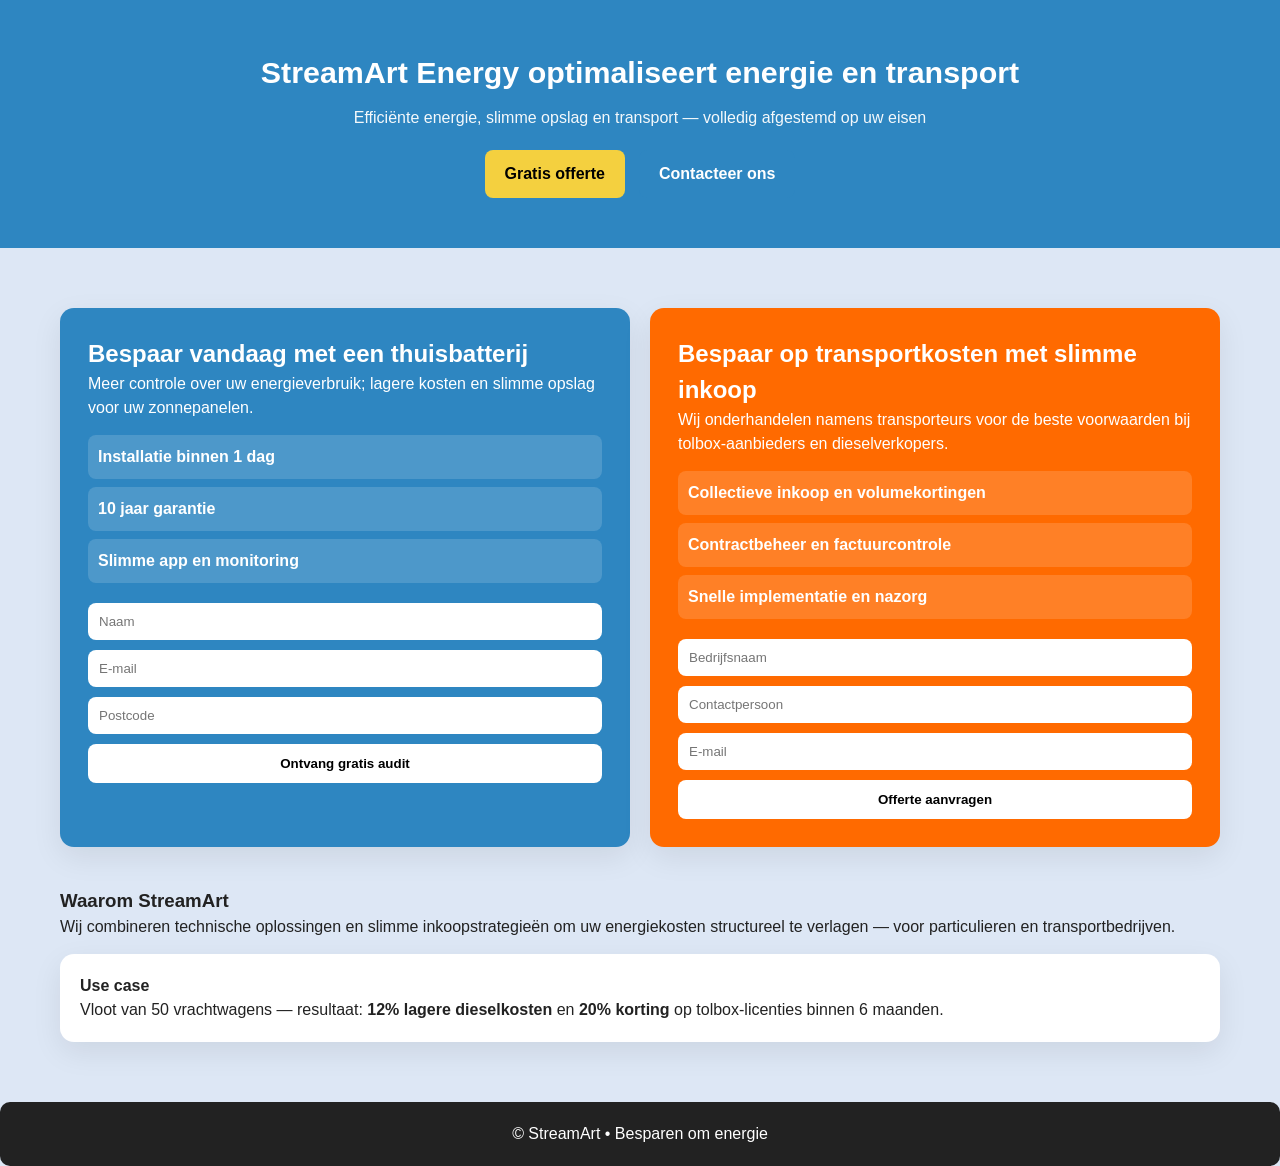
==== index.html @ 0c9eb7cf "Update index.html" ====
<!doctype html>
<html lang="nl">
<head>
  <meta charset="utf-8" />
  <meta name="viewport" content="width=device-width,initial-scale=1" />
  <title>StreamArt — Besparen om energie</title>
  <link rel="stylesheet" href="style.css?v=999999999999">
</head>

<body>

  <section class="hero">
    <div class="container">
      <h1>StreamArt Energy optimaliseert energie en transport</h1>
      <p>Efficiënte energie, slimme opslag en transport — volledig afgestemd op uw eisen</p>

      <div class="buttons">
        <a class="btn yellow" href="offerte.html#battery">Gratis offerte</a>
        <a class="btn blue" href="offerte.html#fleet">Contacteer ons</a>
      </div>
    </div>
  </section>

  <main class="container">

    <section class="split">

      <div class="panel left">
        <h2>Bespaar vandaag met een thuisbatterij</h2>
        <p>Meer controle over uw energieverbruik; lagere kosten en slimme opslag voor uw zonnepanelen.</p>

        <ul class="features">
          <li>Installatie binnen 1 dag</li>
          <li>10 jaar garantie</li>
          <li>Slimme app en monitoring</li>
        </ul>

        <form class="mini-form" action="https://formspree.io/f/mwvaqvwo" method="POST">
          <input type="hidden" name="type" value="thuisbatterij">
          <input name="naam" type="text" placeholder="Naam" required>
          <input name="email" type="email" placeholder="E‑mail" required>
          <input name="postcode" type="text" placeholder="Postcode">
          <button type="submit">Ontvang gratis audit</button>
        </form>
      </div>

      <div class="panel right">
        <h2>Bespaar op transportkosten met slimme inkoop</h2>
        <p>Wij onderhandelen namens transporteurs voor de beste voorwaarden bij tolbox‑aanbieders en dieselverkopers.</p>

        <ul class="features">
          <li>Collectieve inkoop en volumekortingen</li>
          <li>Contractbeheer en factuurcontrole</li>
          <li>Snelle implementatie en nazorg</li>
        </ul>

        <form class="mini-form" action="https://formspree.io/f/mwvaqvwo" method="POST">
          <input type="hidden" name="type" value="transporteurs">
          <input name="bedrijfsnaam" type="text" placeholder="Bedrijfsnaam" required>
          <input name="contactpersoon" type="text" placeholder="Contactpersoon" required>
          <input name="email" type="email" placeholder="E‑mail" required>
          <button type="submit">Offerte aanvragen</button>
        </form>
      </div>

    </section>

    <section class="why">
      <h3>Waarom StreamArt</h3>
      <p>Wij combineren technische oplossingen en slimme inkoopstrategieën om uw energiekosten structureel te verlagen — voor particulieren en transportbedrijven.</p>

      <div class="case">
        <h4>Use case</h4>
        <p>Vloot van 50 vrachtwagens — resultaat: <strong>12% lagere dieselkosten</strong> en <strong>20% korting</strong> op tolbox‑licenties binnen 6 maanden.</p>
      </div>
    </section>

  </main>

  <footer class="footer">
    © StreamArt • Besparen om energie
  </footer>

</body>
</html>
---- style.css ----
/* ============================================================
   StreamArt – Nieuwe CSS 2026
   Schone basis, correcte kleuren, geen overlap
   ============================================================ */

/* Kleuren */
:root{
  --blue: #2E86C1;
  --orange: #FF6A00;
  --yellow: #F4D03F;
  --white: #FFFFFF;
  --lightgrey: #DDE7F5;
  --dark: #222;
  --radius: 14px;
  --shadow: 0 10px 30px rgba(0,0,0,0.08);
  --max: 1200px;
  --font: Inter, Arial, sans-serif;
}

/* Reset */
*{margin:0;padding:0;box-sizing:border-box}
body{
  font-family:var(--font);
  background:var(--lightgrey);
  color:var(--dark);
  line-height:1.5;
}
.container{
  max-width:var(--max);
  margin:auto;
  padding:20px;
}

/* ------------------------------------------------------------
   HERO
   ------------------------------------------------------------ */
.hero{
  background: var(--blue);
  color: var(--white);
  padding:30px 20px;
  text-align:center;
}
.hero h1{
  font-size:1.9rem;
  margin-bottom:10px;
}
.hero p{
  opacity:0.95;
  margin-bottom:20px;
}
.buttons{
  display:flex;
  justify-content:center;
  gap:14px;
}
.btn{
  padding:12px 20px;
  border-radius:8px;
  font-weight:700;
  text-decoration:none;
  display:inline-block;
}
.btn.yellow{background:var(--yellow);color:#000}
.btn.blue{background:var(--blue);color:#fff}

/* ------------------------------------------------------------
   SPLIT SECTIE
   ------------------------------------------------------------ */
.split{
  display:flex;
  gap:20px;
  margin-top:40px;
}
.panel{
  flex:1;
  border-radius:var(--radius);
  padding:28px;
  box-shadow:var(--shadow);
  min-height:360px;
}

/* Linker paneel */
.panel.left{
  background:var(--blue);
  color:#fff;
}
.panel.left h2{color:#fff}

/* Rechter paneel */
.panel.right{
  background:var(--orange);
  color:#fff;
}
.panel.right h2{color:#fff}

/* Bullets */
.features{
  list-style:none;
  margin:15px 0;
}
.features li{
  background:rgba(255,255,255,0.15);
  padding:10px;
  border-radius:8px;
  margin-bottom:8px;
  font-weight:600;
}

/* Formulieren */
.mini-form{
  margin-top:20px;
  display:flex;
  flex-direction:column;
  gap:10px;
}
.mini-form input{
  padding:10px;
  border-radius:8px;
  border:1px solid rgba(255,255,255,0.4);
  background:#fff;
  color:#000;
}
.mini-form button{
  background:#fff;
  color:#000;
  padding:12px;
  border-radius:8px;
  font-weight:700;
  border:none;
  cursor:pointer;
}

/* ------------------------------------------------------------
   WHY / CASE
   ------------------------------------------------------------ */
.why{
  margin-top:40px;
}
.case{
  background:#fff;
  padding:20px;
  border-radius:var(--radius);
  box-shadow:var(--shadow);
  margin-top:15px;
}

/* ------------------------------------------------------------
   FOOTER
   ------------------------------------------------------------ */
.footer{
  background:#222;
  color:#fff;
  padding:20px;
  margin-top:40px;
  border-radius:10px;
  text-align:center;
}
.footer a{
  color:var(--yellow);
  text-decoration:none;
  margin-left:10px;
}

/* ------------------------------------------------------------
   RESPONSIVE
   ------------------------------------------------------------ */
@media(max-width:900px){
  .split{
    flex-direction:column;
  }
}
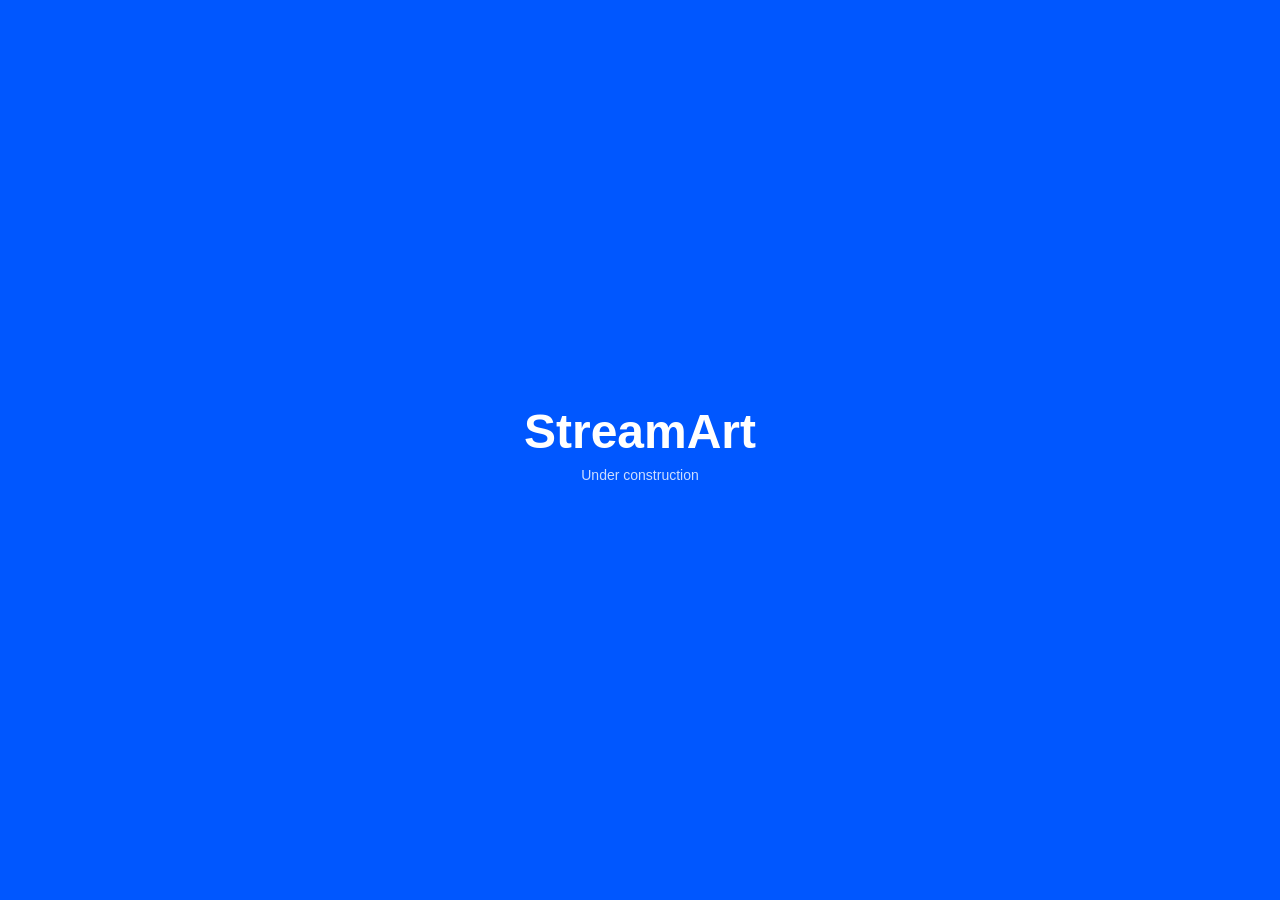
==== commit 761b1d3c: "Update and rename index to index.html" ====
--- a/index.html
+++ b/index.html
@@ -1,85 +1,36 @@
 <!doctype html>
 <html lang="nl">
 <head>
-  <meta charset="utf-8" />
-  <meta name="viewport" content="width=device-width,initial-scale=1" />
-  <title>StreamArt — Besparen om energie</title>
-  <link rel="stylesheet" href="style.css?v=999999999999">
+  <meta charset="utf-8">
+  <title>StreamArt</title>
+  <meta name="viewport" content="width=device-width, initial-scale=1">
+  <style>
+    body {
+      margin: 0;
+      height: 100vh;
+      background: #0057ff; /* blauw */
+      display: flex;
+      flex-direction: column;
+      justify-content: center;
+      align-items: center;
+      font-family: Arial, sans-serif;
+      color: white;
+      text-align: center;
+    }
+    h1 {
+      font-size: 48px;
+      margin: 0;
+      font-weight: 600;
+    }
+    p {
+      font-size: 14px;
+      opacity: 0.8;
+      margin-top: 8px;
+    }
+  </style>
 </head>
-
 <body>
-
-  <section class="hero">
-    <div class="container">
-      <h1>StreamArt Energy optimaliseert energie en transport</h1>
-      <p>Efficiënte energie, slimme opslag en transport — volledig afgestemd op uw eisen</p>
-
-      <div class="buttons">
-        <a class="btn yellow" href="offerte.html#battery">Gratis offerte</a>
-        <a class="btn blue" href="offerte.html#fleet">Contacteer ons</a>
-      </div>
-    </div>
-  </section>
-
-  <main class="container">
-
-    <section class="split">
-
-      <div class="panel left">
-        <h2>Bespaar vandaag met een thuisbatterij</h2>
-        <p>Meer controle over uw energieverbruik; lagere kosten en slimme opslag voor uw zonnepanelen.</p>
-
-        <ul class="features">
-          <li>Installatie binnen 1 dag</li>
-          <li>10 jaar garantie</li>
-          <li>Slimme app en monitoring</li>
-        </ul>
-
-        <form class="mini-form" action="https://formspree.io/f/mwvaqvwo" method="POST">
-          <input type="hidden" name="type" value="thuisbatterij">
-          <input name="naam" type="text" placeholder="Naam" required>
-          <input name="email" type="email" placeholder="E‑mail" required>
-          <input name="postcode" type="text" placeholder="Postcode">
-          <button type="submit">Ontvang gratis audit</button>
-        </form>
-      </div>
-
-      <div class="panel right">
-        <h2>Bespaar op transportkosten met slimme inkoop</h2>
-        <p>Wij onderhandelen namens transporteurs voor de beste voorwaarden bij tolbox‑aanbieders en dieselverkopers.</p>
-
-        <ul class="features">
-          <li>Collectieve inkoop en volumekortingen</li>
-          <li>Contractbeheer en factuurcontrole</li>
-          <li>Snelle implementatie en nazorg</li>
-        </ul>
-
-        <form class="mini-form" action="https://formspree.io/f/mwvaqvwo" method="POST">
-          <input type="hidden" name="type" value="transporteurs">
-          <input name="bedrijfsnaam" type="text" placeholder="Bedrijfsnaam" required>
-          <input name="contactpersoon" type="text" placeholder="Contactpersoon" required>
-          <input name="email" type="email" placeholder="E‑mail" required>
-          <button type="submit">Offerte aanvragen</button>
-        </form>
-      </div>
-
-    </section>
-
-    <section class="why">
-      <h3>Waarom StreamArt</h3>
-      <p>Wij combineren technische oplossingen en slimme inkoopstrategieën om uw energiekosten structureel te verlagen — voor particulieren en transportbedrijven.</p>
-
-      <div class="case">
-        <h4>Use case</h4>
-        <p>Vloot van 50 vrachtwagens — resultaat: <strong>12% lagere dieselkosten</strong> en <strong>20% korting</strong> op tolbox‑licenties binnen 6 maanden.</p>
-      </div>
-    </section>
-
-  </main>
-
-  <footer class="footer">
-    © StreamArt • Besparen om energie
-  </footer>
-
+  <h1>StreamArt</h1>
+  <p>Under construction</p>
 </body>
 </html>
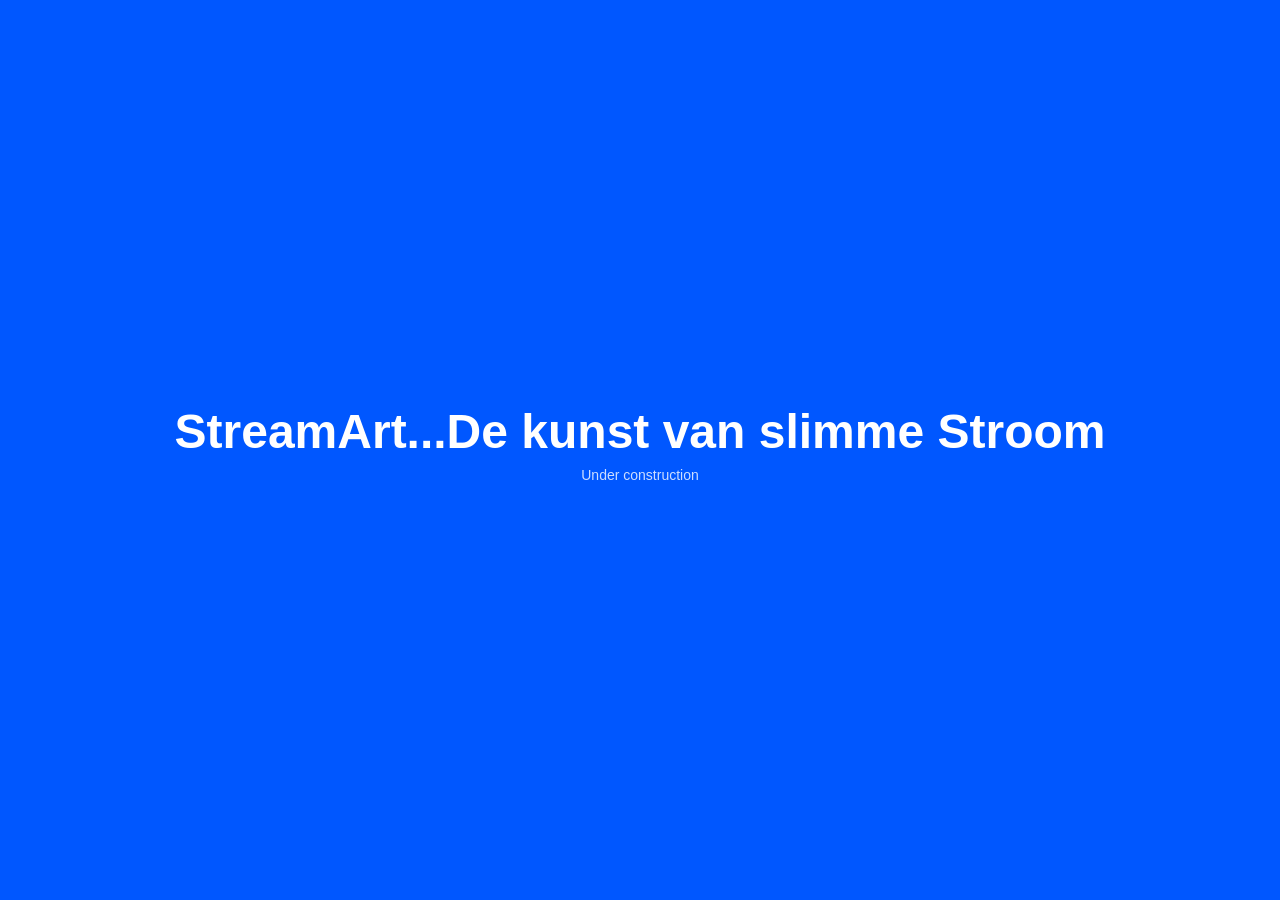
==== commit b23d773f: "Update index.html" ====
--- a/index.html
+++ b/index.html
@@ -30,7 +30,7 @@
   </style>
 </head>
 <body>
-  <h1>StreamArt</h1>
+  <h1>StreamArt...De kunst van slimme Stroom</h1>
   <p>Under construction</p>
 </body>
 </html>
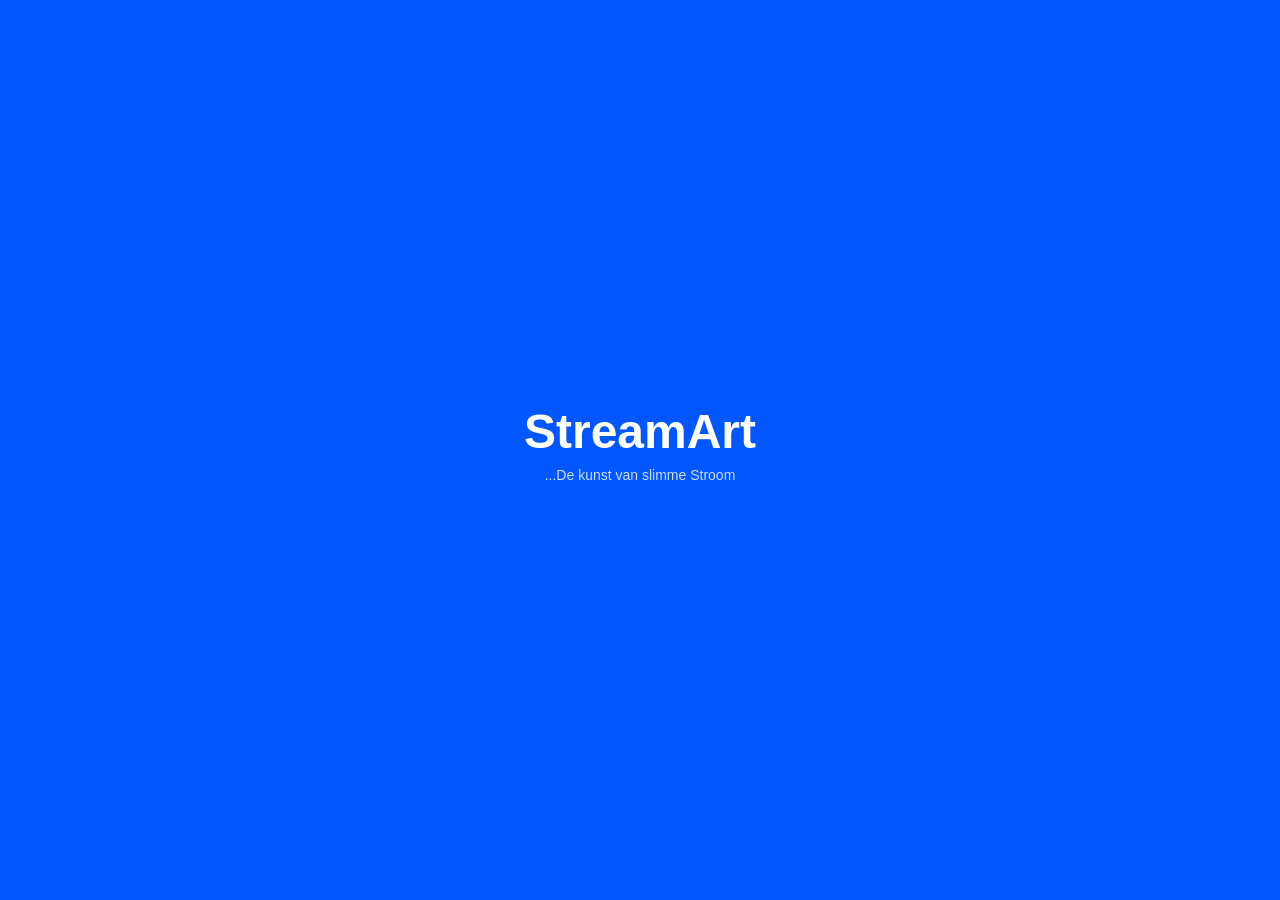
==== commit a5444aa3: "Update index.html" ====
--- a/index.html
+++ b/index.html
@@ -30,7 +30,7 @@
   </style>
 </head>
 <body>
-  <h1>StreamArt...De kunst van slimme Stroom</h1>
-  <p>Under construction</p>
+  <h1>StreamArt</h1>
+  <p>...De kunst van slimme Stroom</p>
 </body>
 </html>
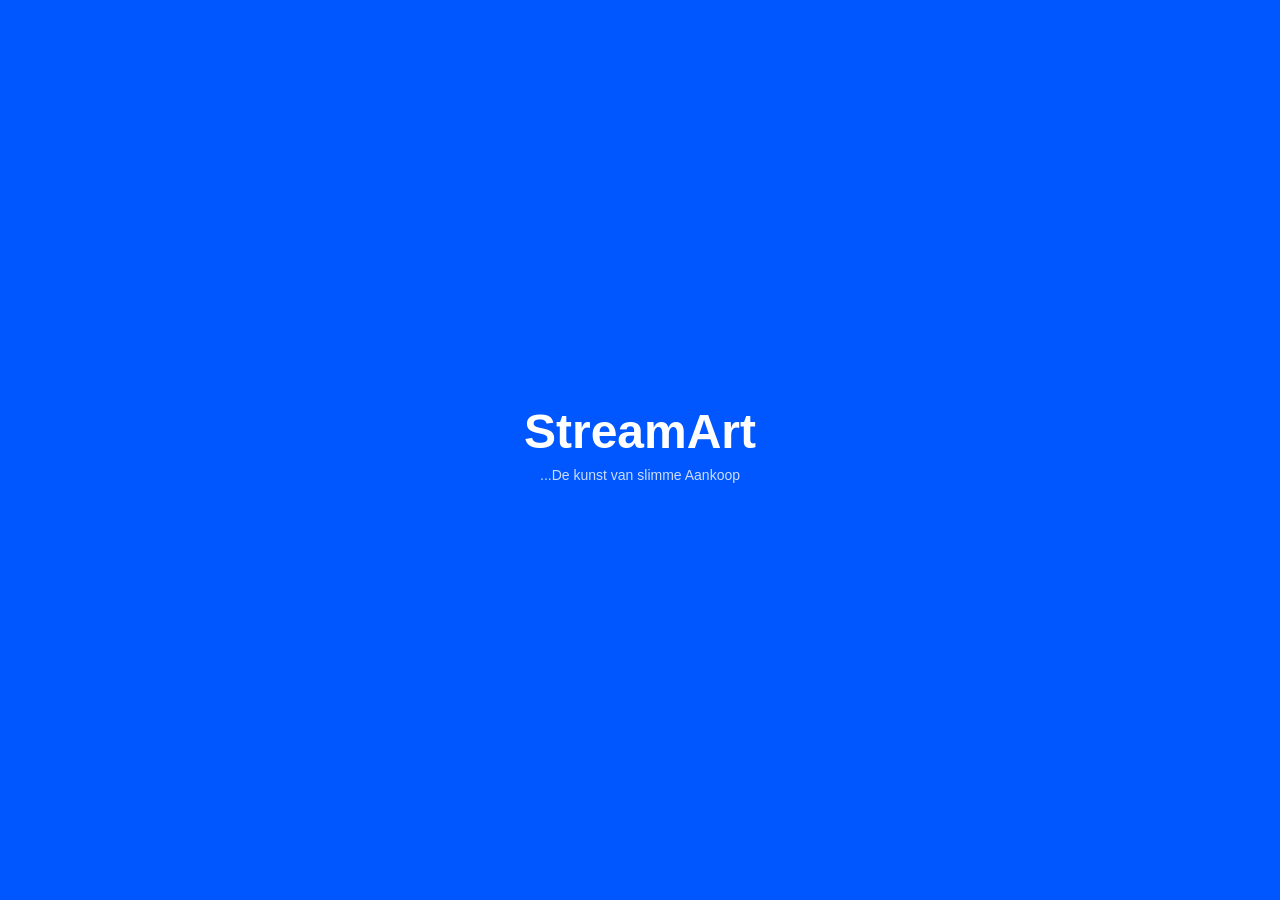
==== commit 5f6431fb: "Update index.html" ====
--- a/index.html
+++ b/index.html
@@ -31,6 +31,6 @@
 </head>
 <body>
   <h1>StreamArt</h1>
-  <p>...De kunst van slimme Stroom</p>
+  <p>...De kunst van slimme Aankoop</p>
 </body>
 </html>
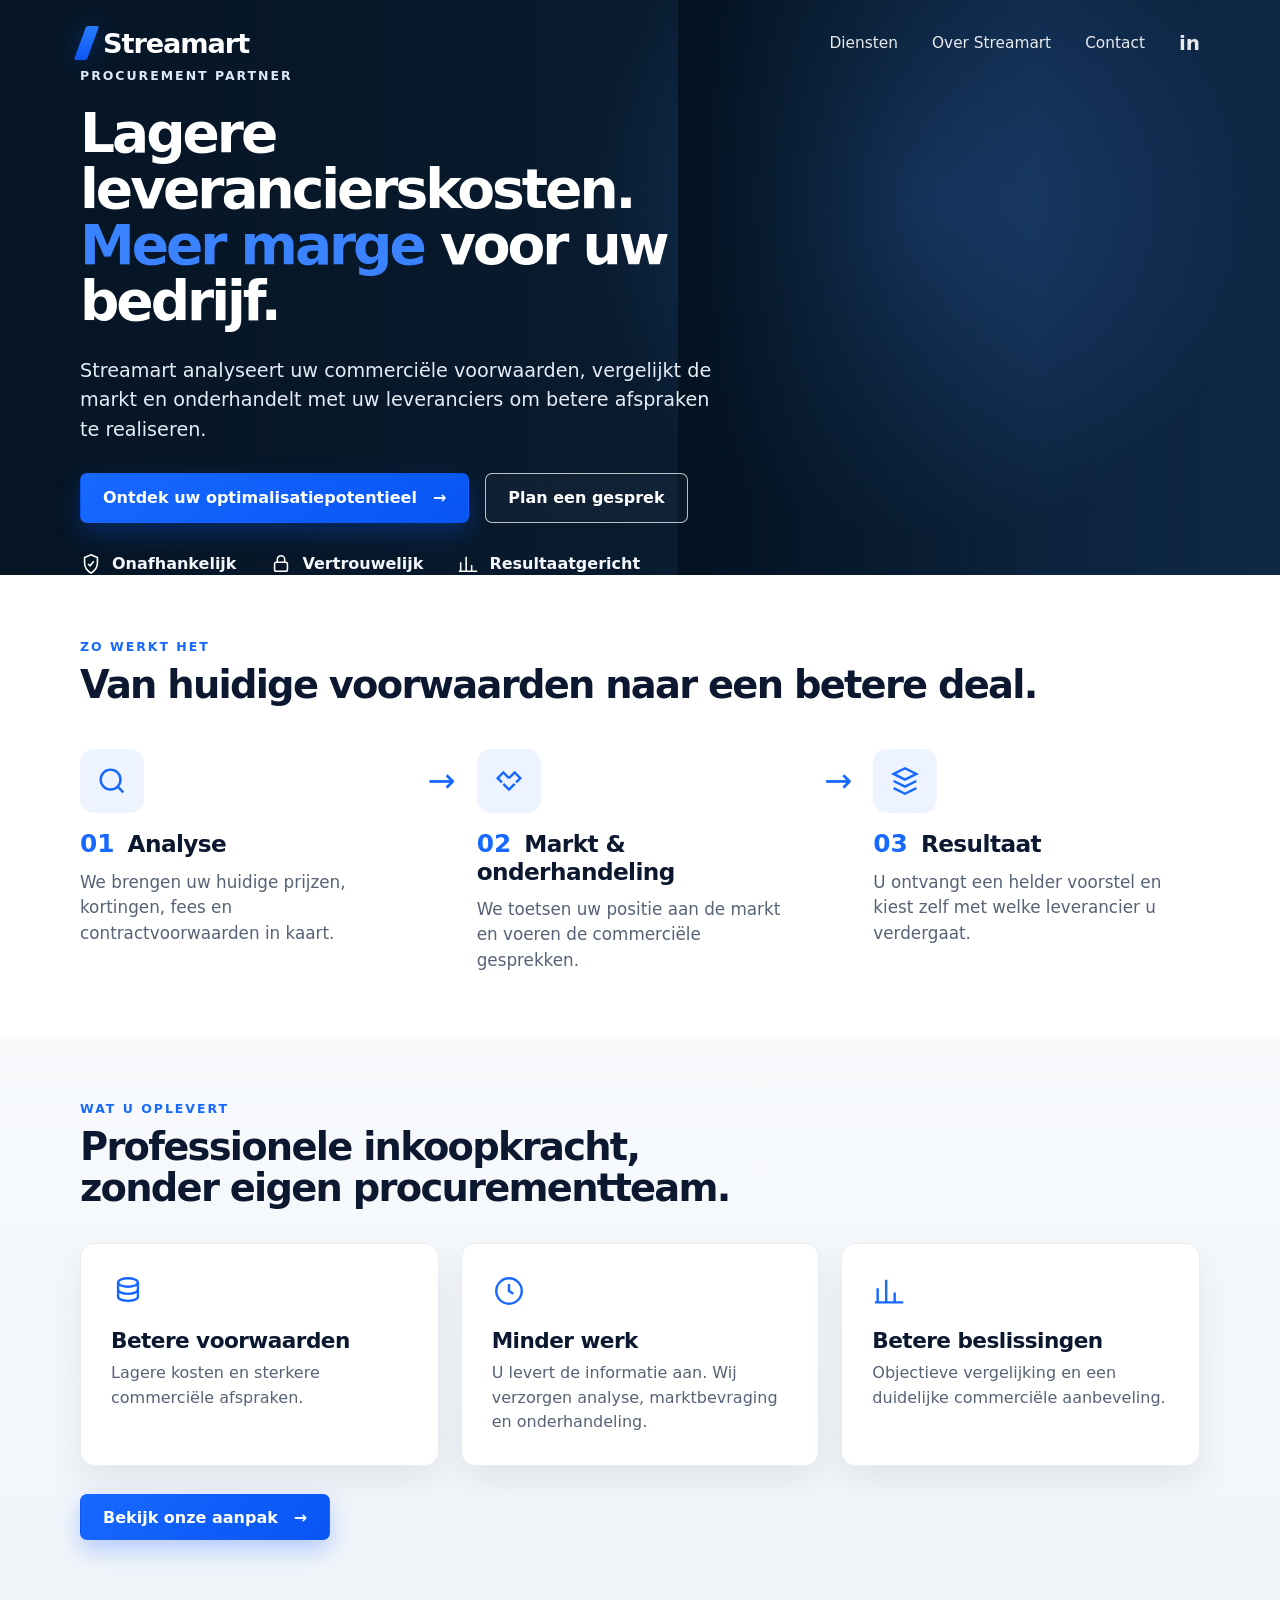
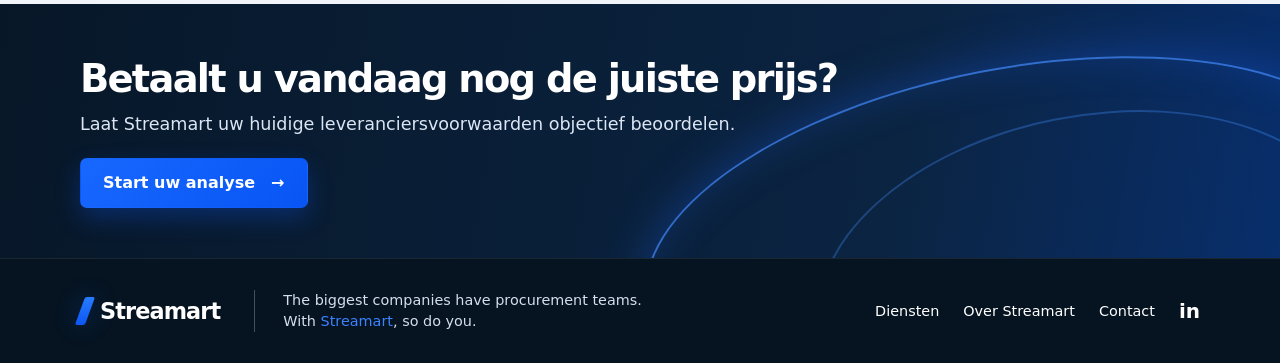
==== commit ba95b3f2: "Add files via upload" ====
--- a/index.html
+++ b/index.html
@@ -1,36 +1,150 @@
 <!doctype html>
 <html lang="nl">
 <head>
-  <meta charset="utf-8">
-  <title>StreamArt</title>
-  <meta name="viewport" content="width=device-width, initial-scale=1">
-  <style>
-    body {
-      margin: 0;
-      height: 100vh;
-      background: #0057ff; /* blauw */
-      display: flex;
-      flex-direction: column;
-      justify-content: center;
-      align-items: center;
-      font-family: Arial, sans-serif;
-      color: white;
-      text-align: center;
-    }
-    h1 {
-      font-size: 48px;
-      margin: 0;
-      font-weight: 600;
-    }
-    p {
-      font-size: 14px;
-      opacity: 0.8;
-      margin-top: 8px;
-    }
-  </style>
+  <meta charset="utf-8" />
+  <meta name="viewport" content="width=device-width, initial-scale=1" />
+  <title>Streamart — Procurement Partner</title>
+  <meta name="description" content="Streamart analyseert, vergelijkt en onderhandelt leveranciersvoorwaarden om betere commerciële afspraken te realiseren." />
+  <link rel="stylesheet" href="styles.css" />
 </head>
 <body>
-  <h1>StreamArt</h1>
-  <p>...De kunst van slimme Aankoop</p>
+  <header class="site-header">
+    <div class="container nav-wrap">
+      <a class="brand" href="#top" aria-label="Streamart home">
+        <span class="brand-mark" aria-hidden="true"></span>
+        <span class="brand-name">Streamart</span>
+      </a>
+      <nav class="nav" aria-label="Hoofdnavigatie">
+        <a href="#diensten">Diensten</a>
+        <a href="#over">Over Streamart</a>
+        <a href="#contact">Contact</a>
+        <a class="linkedin" href="#" aria-label="LinkedIn">in</a>
+      </nav>
+    </div>
+  </header>
+
+  <main id="top">
+    <section class="hero">
+      <div class="hero-bg" aria-hidden="true"></div>
+      <div class="container hero-inner">
+        <div class="hero-copy">
+          <div class="eyebrow">Procurement partner</div>
+          <h1>Lagere leverancierskosten.<br><span>Meer marge</span> voor uw bedrijf.</h1>
+          <p>Streamart analyseert uw commerciële voorwaarden, vergelijkt de markt en onderhandelt met uw leveranciers om betere afspraken te realiseren.</p>
+          <div class="hero-actions">
+            <a class="btn btn-primary" href="#contact">Ontdek uw optimalisatiepotentieel <span>→</span></a>
+            <a class="btn btn-secondary" href="#contact">Plan een gesprek</a>
+          </div>
+          <div class="trust-row" aria-label="Kernwaarden">
+            <div class="trust-item">
+              <svg viewBox="0 0 24 24" aria-hidden="true"><path d="M12 2 19 5v6c0 5-3.2 8.7-7 11-3.8-2.3-7-6-7-11V5l7-3Z"/><path d="m9 12 2 2 4-5"/></svg>
+              <span>Onafhankelijk</span>
+            </div>
+            <div class="trust-item">
+              <svg viewBox="0 0 24 24" aria-hidden="true"><rect x="5" y="10" width="14" height="10" rx="2"/><path d="M8 10V7a4 4 0 0 1 8 0v3"/></svg>
+              <span>Vertrouwelijk</span>
+            </div>
+            <div class="trust-item">
+              <svg viewBox="0 0 24 24" aria-hidden="true"><path d="M4 20V10M10 20V4M16 20v-7M22 20H2"/></svg>
+              <span>Resultaatgericht</span>
+            </div>
+          </div>
+        </div>
+      </div>
+    </section>
+
+    <section class="section how" id="diensten">
+      <div class="container">
+        <div class="section-kicker">Zo werkt het</div>
+        <h2>Van huidige voorwaarden naar een betere deal.</h2>
+        <div class="steps">
+          <article class="step">
+            <div class="step-icon">
+              <svg viewBox="0 0 24 24" aria-hidden="true"><circle cx="11" cy="11" r="7"/><path d="m20 20-4-4"/></svg>
+            </div>
+            <div class="step-number">01</div>
+            <h3>Analyse</h3>
+            <p>We brengen uw huidige prijzen, kortingen, fees en contractvoorwaarden in kaart.</p>
+          </article>
+          <div class="step-arrow">→</div>
+          <article class="step">
+            <div class="step-icon">
+              <svg viewBox="0 0 24 24" aria-hidden="true"><path d="M7 13 4 10l4-4 4 4"/><path d="m17 13 3-3-4-4-4 4"/><path d="m8 14 4 4 4-4"/></svg>
+            </div>
+            <div class="step-number">02</div>
+            <h3>Markt &amp; onderhandeling</h3>
+            <p>We toetsen uw positie aan de markt en voeren de commerciële gesprekken.</p>
+          </article>
+          <div class="step-arrow">→</div>
+          <article class="step">
+            <div class="step-icon">
+              <svg viewBox="0 0 24 24" aria-hidden="true"><path d="M4 7 12 3l8 4-8 4-8-4Z"/><path d="m4 12 8 4 8-4M4 17l8 4 8-4"/></svg>
+            </div>
+            <div class="step-number">03</div>
+            <h3>Resultaat</h3>
+            <p>U ontvangt een helder voorstel en kiest zelf met welke leverancier u verdergaat.</p>
+          </article>
+        </div>
+      </div>
+    </section>
+
+    <section class="section value" id="over">
+      <div class="container">
+        <div class="section-kicker">Wat u oplevert</div>
+        <h2>Professionele inkoopkracht,<br>zonder eigen procurementteam.</h2>
+        <div class="cards">
+          <article class="card">
+            <div class="card-icon">
+              <svg viewBox="0 0 24 24" aria-hidden="true"><ellipse cx="12" cy="6" rx="7" ry="3"/><path d="M5 6v5c0 1.7 3.1 3 7 3s7-1.3 7-3V6M5 11v5c0 1.7 3.1 3 7 3s7-1.3 7-3v-5"/></svg>
+            </div>
+            <h3>Betere voorwaarden</h3>
+            <p>Lagere kosten en sterkere commerciële afspraken.</p>
+          </article>
+          <article class="card">
+            <div class="card-icon">
+              <svg viewBox="0 0 24 24" aria-hidden="true"><circle cx="12" cy="12" r="9"/><path d="M12 7v5l3 2"/></svg>
+            </div>
+            <h3>Minder werk</h3>
+            <p>U levert de informatie aan. Wij verzorgen analyse, marktbevraging en onderhandeling.</p>
+          </article>
+          <article class="card">
+            <div class="card-icon">
+              <svg viewBox="0 0 24 24" aria-hidden="true"><path d="M4 20V10M10 20V4M16 20v-7M22 20H2"/></svg>
+            </div>
+            <h3>Betere beslissingen</h3>
+            <p>Objectieve vergelijking en een duidelijke commerciële aanbeveling.</p>
+          </article>
+        </div>
+        <a class="btn btn-primary compact" href="#contact">Bekijk onze aanpak <span>→</span></a>
+      </div>
+    </section>
+
+    <section class="cta" id="contact">
+      <div class="cta-wave" aria-hidden="true"></div>
+      <div class="container cta-inner">
+        <h2>Betaalt u vandaag nog de juiste prijs?</h2>
+        <p>Laat Streamart uw huidige leveranciersvoorwaarden objectief beoordelen.</p>
+        <a class="btn btn-primary" href="mailto:info@streamart.be">Start uw analyse <span>→</span></a>
+      </div>
+    </section>
+  </main>
+
+  <footer class="footer">
+    <div class="container footer-inner">
+      <div class="footer-brand">
+        <a class="brand" href="#top">
+          <span class="brand-mark" aria-hidden="true"></span>
+          <span class="brand-name">Streamart</span>
+        </a>
+        <p>The biggest companies have procurement teams.<br>With <span>Streamart</span>, so do you.</p>
+      </div>
+      <nav class="footer-nav" aria-label="Footernavigatie">
+        <a href="#diensten">Diensten</a>
+        <a href="#over">Over Streamart</a>
+        <a href="#contact">Contact</a>
+        <a href="#" class="linkedin">in</a>
+      </nav>
+    </div>
+  </footer>
 </body>
 </html>
--- a/styles.css
+++ b/styles.css
@@ -0,0 +1,232 @@
+:root {
+  --navy: #071728;
+  --navy-2: #0b2038;
+  --navy-3: #102c4a;
+  --blue: #1768ff;
+  --blue-2: #3b82ff;
+  --ice: #f4f7fb;
+  --white: #ffffff;
+  --ink: #0c1830;
+  --muted: #566276;
+  --line: #dfe6ef;
+  --card: #ffffff;
+  --shadow: 0 14px 35px rgba(9, 24, 47, 0.08);
+  --radius: 14px;
+  --container: 1120px;
+}
+
+* { box-sizing: border-box; }
+html { scroll-behavior: smooth; }
+body {
+  margin: 0;
+  font-family: Inter, ui-sans-serif, system-ui, -apple-system, BlinkMacSystemFont, "Segoe UI", sans-serif;
+  color: var(--ink);
+  background: #fff;
+  -webkit-font-smoothing: antialiased;
+}
+a { color: inherit; text-decoration: none; }
+img { max-width: 100%; display: block; }
+.container { width: min(calc(100% - 40px), var(--container)); margin: 0 auto; }
+
+.site-header {
+  position: absolute;
+  z-index: 20;
+  inset: 0 0 auto;
+  color: white;
+}
+.nav-wrap {
+  height: 86px;
+  display: flex;
+  align-items: center;
+  justify-content: space-between;
+}
+.brand { display: inline-flex; align-items: center; gap: 10px; font-weight: 800; }
+.brand-mark {
+  width: 13px;
+  height: 34px;
+  background: linear-gradient(180deg, #277cff, #0d56f4);
+  transform: skew(-20deg);
+  border-radius: 2px;
+  box-shadow: 0 0 24px rgba(23, 104, 255, .32);
+}
+.brand-name { font-size: 1.7rem; letter-spacing: -0.04em; }
+.nav, .footer-nav { display: flex; gap: 34px; align-items: center; font-size: .96rem; }
+.nav a { opacity: .9; }
+.nav a:hover, .footer-nav a:hover { opacity: 1; color: #72a3ff; }
+.linkedin { font-weight: 800; font-size: 1.25rem; }
+
+.hero {
+  position: relative;
+  min-height: 470px;
+  color: white;
+  overflow: hidden;
+  background:
+    radial-gradient(circle at 72% 35%, rgba(47, 105, 184, .45), transparent 34%),
+    linear-gradient(90deg, #061524 0%, #081a2d 46%, #0f2948 100%);
+}
+.hero-bg {
+  position: absolute;
+  right: 0;
+  top: 0;
+  width: 47%;
+  height: 100%;
+  background-image:
+    linear-gradient(90deg, rgba(6, 21, 36, .98) 0%, rgba(6, 21, 36, .55) 22%, rgba(6, 21, 36, .05) 60%),
+    url('assets/hero-office.png');
+  background-size: cover;
+  background-position: center;
+  filter: saturate(.95) contrast(1.03);
+}
+.hero-inner { position: relative; z-index: 3; min-height: 470px; display: flex; align-items: center; padding-top: 68px; }
+.hero-copy { width: 58%; max-width: 690px; }
+.eyebrow,
+.section-kicker {
+  text-transform: uppercase;
+  letter-spacing: .16em;
+  font-weight: 800;
+  font-size: .78rem;
+}
+.eyebrow { color: #dfe8f8; margin-bottom: 22px; }
+.hero h1 {
+  margin: 0;
+  font-size: clamp(2.7rem, 4.3vw, 4.7rem);
+  line-height: 1.02;
+  letter-spacing: -0.055em;
+  max-width: 820px;
+}
+.hero h1 span { color: var(--blue-2); }
+.hero p {
+  font-size: 1.2rem;
+  line-height: 1.55;
+  color: #e7edf6;
+  max-width: 650px;
+  margin: 26px 0 28px;
+}
+.hero-actions { display: flex; gap: 16px; flex-wrap: wrap; }
+.btn {
+  display: inline-flex;
+  align-items: center;
+  justify-content: center;
+  gap: 16px;
+  min-height: 50px;
+  padding: 0 22px;
+  border-radius: 7px;
+  font-weight: 750;
+  transition: .2s ease;
+  border: 1px solid transparent;
+}
+.btn-primary {
+  color: white;
+  background: linear-gradient(135deg, #1768ff, #0855f4);
+  box-shadow: 0 10px 24px rgba(16, 91, 255, .28);
+}
+.btn-primary:hover { transform: translateY(-1px); box-shadow: 0 14px 28px rgba(16, 91, 255, .36); }
+.btn-secondary { border-color: rgba(255,255,255,.72); color: white; background: rgba(255,255,255,.03); }
+.btn-secondary:hover { background: rgba(255,255,255,.09); }
+.btn.compact { margin-top: 28px; min-height: 46px; }
+.trust-row { display: flex; gap: 34px; align-items: center; margin-top: 30px; flex-wrap: wrap; }
+.trust-item { display: flex; align-items: center; gap: 10px; color: #f3f6fb; font-weight: 650; }
+.trust-item svg { width: 22px; height: 22px; fill: none; stroke: white; stroke-width: 1.7; }
+
+.section { padding: 64px 0; }
+.section-kicker { color: var(--blue); margin-bottom: 10px; }
+.section h2, .cta h2 {
+  margin: 0;
+  font-size: clamp(2rem, 3vw, 3.2rem);
+  line-height: 1.08;
+  letter-spacing: -0.045em;
+}
+.how { background: #fff; }
+.steps { margin-top: 44px; display: grid; grid-template-columns: 1fr 70px 1fr 70px 1fr; align-items: start; }
+.step-icon {
+  width: 64px;
+  height: 64px;
+  border-radius: 14px;
+  display: grid;
+  place-items: center;
+  background: #edf4ff;
+  margin-bottom: 16px;
+}
+.step-icon svg, .card-icon svg { width: 34px; height: 34px; fill: none; stroke: var(--blue); stroke-width: 1.7; }
+.step-number { color: var(--blue); font-size: 1.55rem; font-weight: 850; display: inline; }
+.step h3 { display: inline; margin-left: 8px; font-size: 1.45rem; letter-spacing: -.025em; }
+.step p { margin: 12px 0 0; color: var(--muted); font-size: 1.05rem; line-height: 1.5; }
+.step-arrow { color: var(--blue); font-size: 2.1rem; padding-top: 12px; text-align: center; }
+
+.value { background: linear-gradient(180deg, #f8fafc, #f1f5fa); }
+.cards { display: grid; grid-template-columns: repeat(3, 1fr); gap: 22px; margin-top: 34px; }
+.card {
+  background: var(--card);
+  border: 1px solid #e8edf4;
+  border-radius: var(--radius);
+  box-shadow: var(--shadow);
+  padding: 30px;
+  min-height: 190px;
+}
+.card-icon { margin-bottom: 16px; }
+.card h3 { margin: 0 0 8px; font-size: 1.35rem; letter-spacing: -.025em; }
+.card p { margin: 0; color: var(--muted); line-height: 1.55; }
+
+.cta {
+  position: relative;
+  overflow: hidden;
+  color: white;
+  background: linear-gradient(100deg, #071728, #0b2442 70%, #082e6b);
+  padding: 54px 0 50px;
+}
+.cta-wave {
+  position: absolute;
+  right: -8%;
+  bottom: -55%;
+  width: 58%;
+  height: 130%;
+  border: 2px solid rgba(66, 137, 255, .72);
+  border-radius: 50%;
+  transform: rotate(-11deg);
+  box-shadow: 0 0 50px rgba(31, 104, 255, .34), inset 0 0 40px rgba(31, 104, 255, .18);
+}
+.cta-wave::after {
+  content: "";
+  position: absolute;
+  inset: 18% 4% -20% 22%;
+  border: 2px solid rgba(70, 144, 255, .32);
+  border-radius: 50%;
+}
+.cta-inner { position: relative; z-index: 2; }
+.cta p { margin: 14px 0 24px; color: #dbe5f3; font-size: 1.1rem; }
+
+.footer { background: #061421; color: white; border-top: 1px solid rgba(255,255,255,.08); }
+.footer-inner { min-height: 104px; display: flex; justify-content: space-between; align-items: center; gap: 30px; }
+.footer-brand { display: flex; align-items: center; gap: 34px; }
+.footer .brand-name { font-size: 1.4rem; }
+.footer .brand-mark { width: 10px; height: 28px; }
+.footer p { margin: 0; color: #d5deea; line-height: 1.45; font-size: .9rem; border-left: 1px solid rgba(255,255,255,.25); padding-left: 28px; }
+.footer p span { color: var(--blue-2); }
+.footer-nav { font-size: .9rem; gap: 24px; }
+
+@media (max-width: 900px) {
+  .nav { gap: 18px; }
+  .hero-bg { width: 60%; opacity: .55; }
+  .hero-copy { width: 78%; }
+  .steps { grid-template-columns: 1fr; gap: 30px; }
+  .step-arrow { display: none; }
+  .cards { grid-template-columns: 1fr; }
+  .footer-inner, .footer-brand { align-items: flex-start; flex-direction: column; }
+  .footer-inner { padding: 28px 0; }
+  .footer p { border-left: 0; padding-left: 0; }
+}
+
+@media (max-width: 680px) {
+  .container { width: min(calc(100% - 28px), var(--container)); }
+  .site-header { position: absolute; }
+  .nav a:not(.linkedin) { display: none; }
+  .hero-inner { min-height: 620px; align-items: flex-end; padding: 120px 0 48px; }
+  .hero-copy { width: 100%; }
+  .hero-bg { width: 100%; height: 47%; opacity: .42; }
+  .hero h1 { font-size: 2.55rem; }
+  .hero p { font-size: 1.05rem; }
+  .trust-row { gap: 16px; font-size: .9rem; }
+  .section { padding: 48px 0; }
+  .cards { gap: 14px; }
+  .footer-nav { flex-wrap: wrap; }
+}
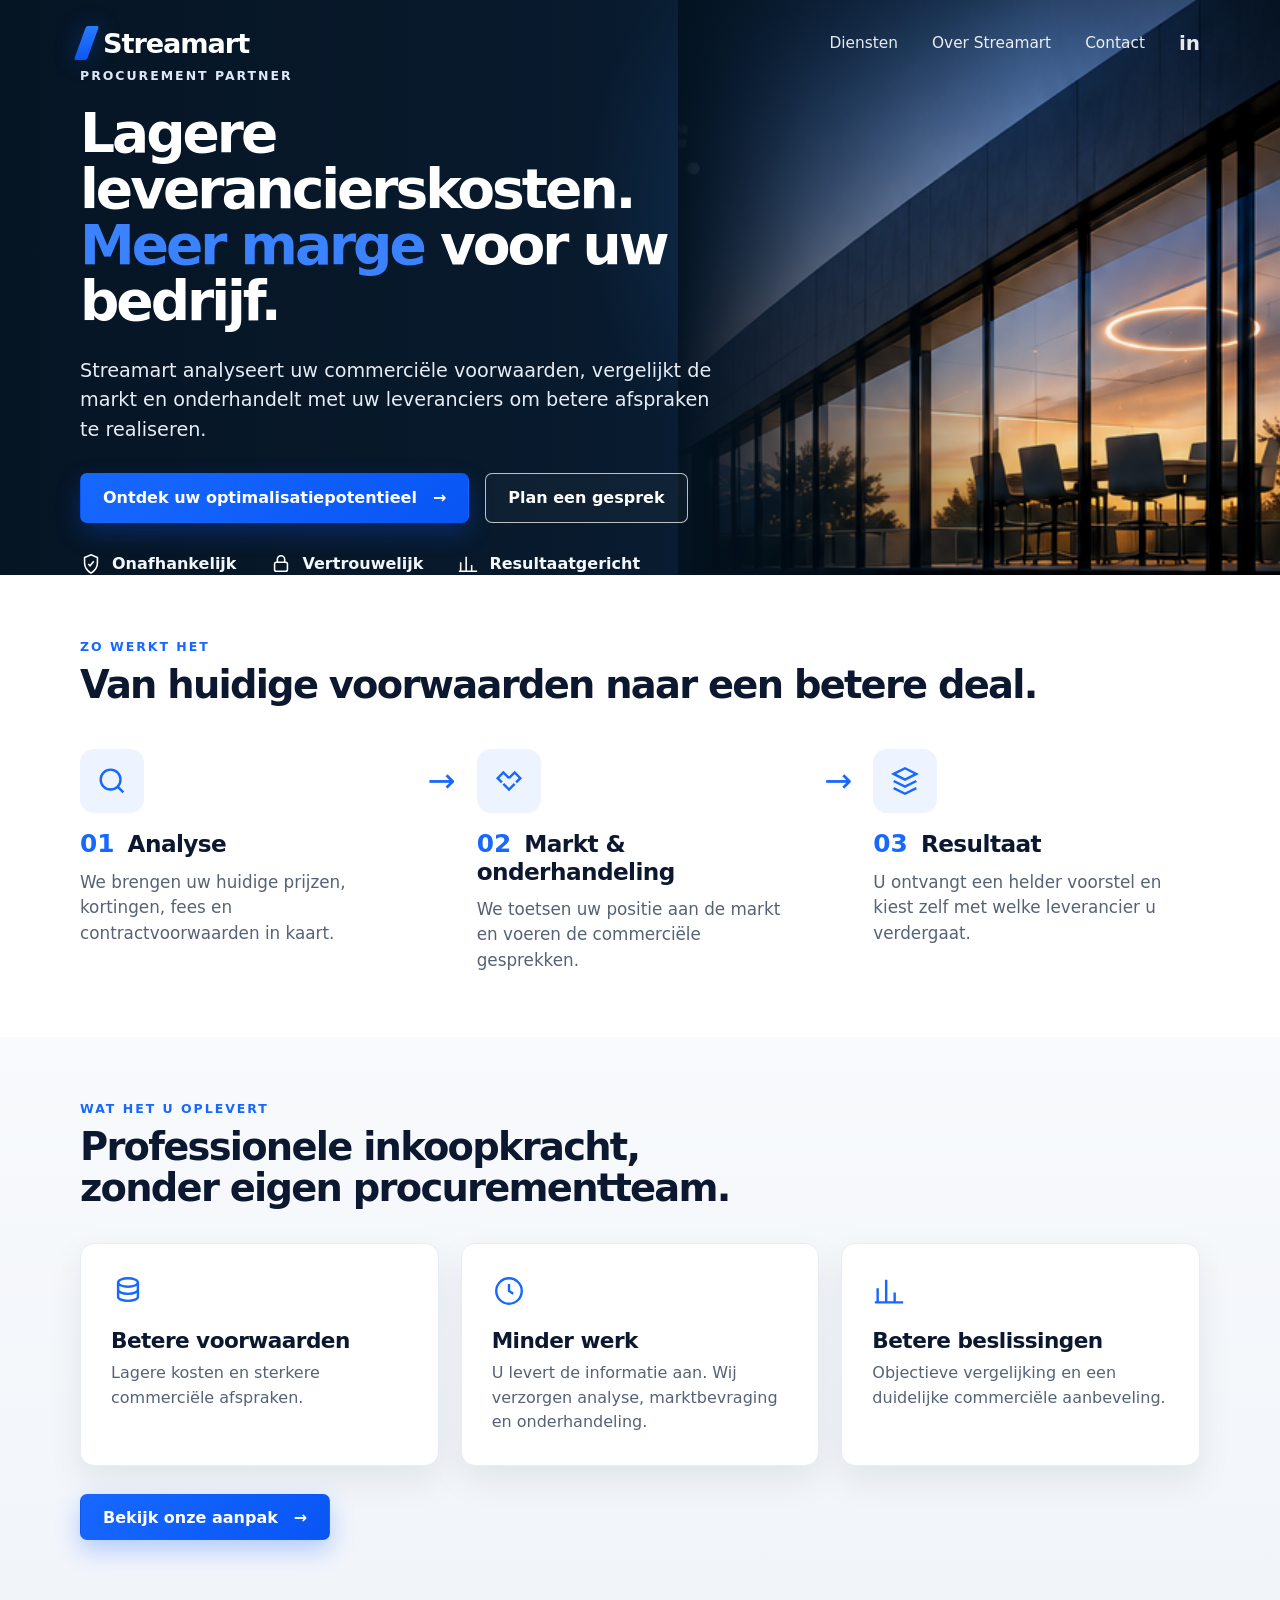
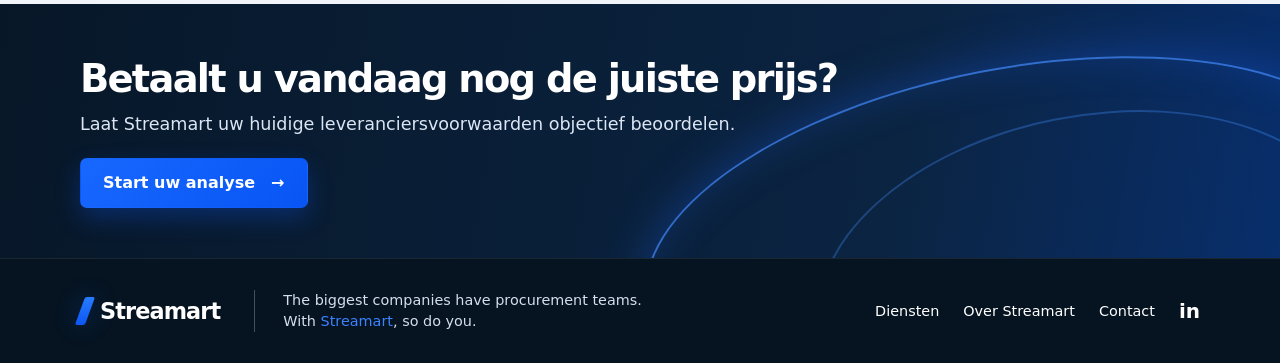
==== commit 856cacf5: "Update index.html" ====
--- a/index.html
+++ b/index.html
@@ -90,7 +90,7 @@
 
     <section class="section value" id="over">
       <div class="container">
-        <div class="section-kicker">Wat u oplevert</div>
+        <div class="section-kicker">Wat het u oplevert</div>
         <h2>Professionele inkoopkracht,<br>zonder eigen procurementteam.</h2>
         <div class="cards">
           <article class="card">
@@ -124,7 +124,7 @@
       <div class="container cta-inner">
         <h2>Betaalt u vandaag nog de juiste prijs?</h2>
         <p>Laat Streamart uw huidige leveranciersvoorwaarden objectief beoordelen.</p>
-        <a class="btn btn-primary" href="mailto:info@streamart.be">Start uw analyse <span>→</span></a>
+        <a class="btn btn-primary" href="mailto:sales@streamart.be">Start uw analyse <span>→</span></a>
       </div>
     </section>
   </main>
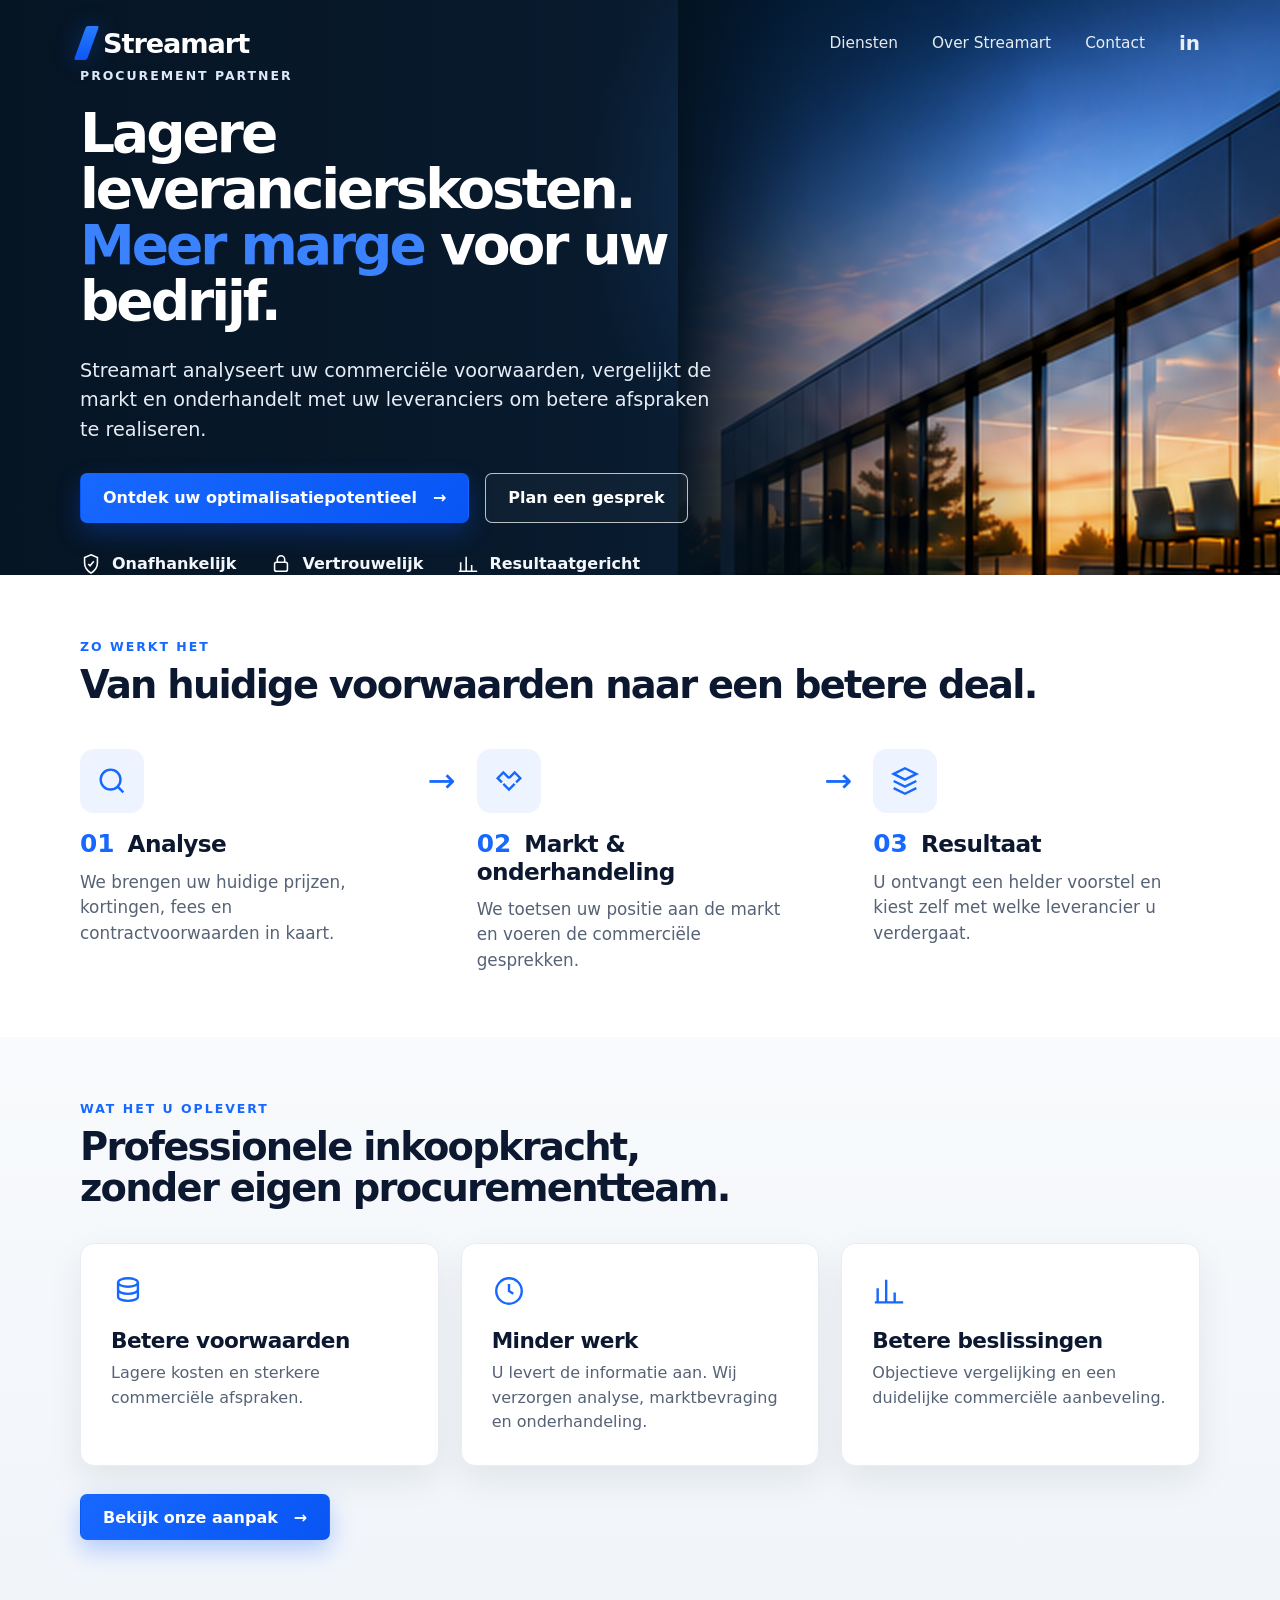
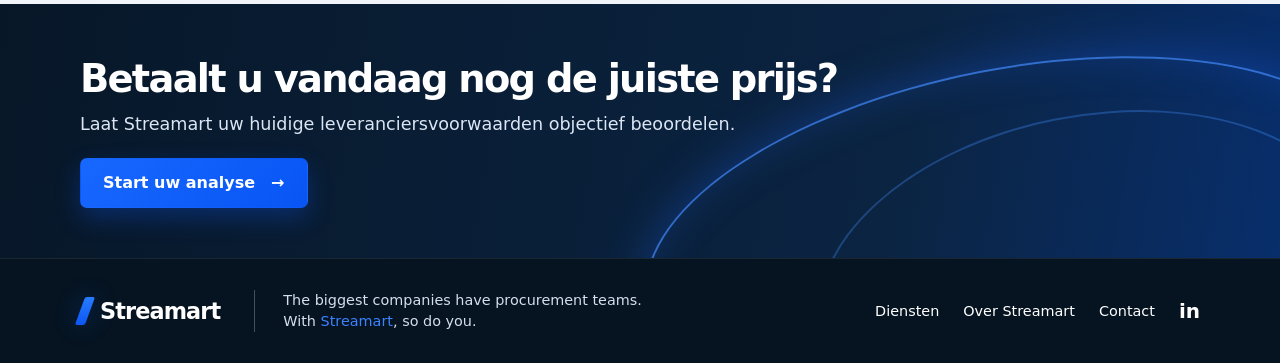
==== commit 72f3d2f1: "Update index.html" ====
--- a/index.html
+++ b/index.html
@@ -16,7 +16,7 @@
       </a>
       <nav class="nav" aria-label="Hoofdnavigatie">
         <a href="#diensten">Diensten</a>
-        <a href="#over">Over Streamart</a>
+        <a href="over-streamart.html">Over Streamart</a>
         <a href="#contact">Contact</a>
         <a class="linkedin" href="#" aria-label="LinkedIn">in</a>
       </nav>
@@ -140,7 +140,7 @@
       </div>
       <nav class="footer-nav" aria-label="Footernavigatie">
         <a href="#diensten">Diensten</a>
-        <a href="#over">Over Streamart</a>
+        <a href="over-streamart.html">Over Streamart</a>
         <a href="#contact">Contact</a>
         <a href="#" class="linkedin">in</a>
       </nav>
